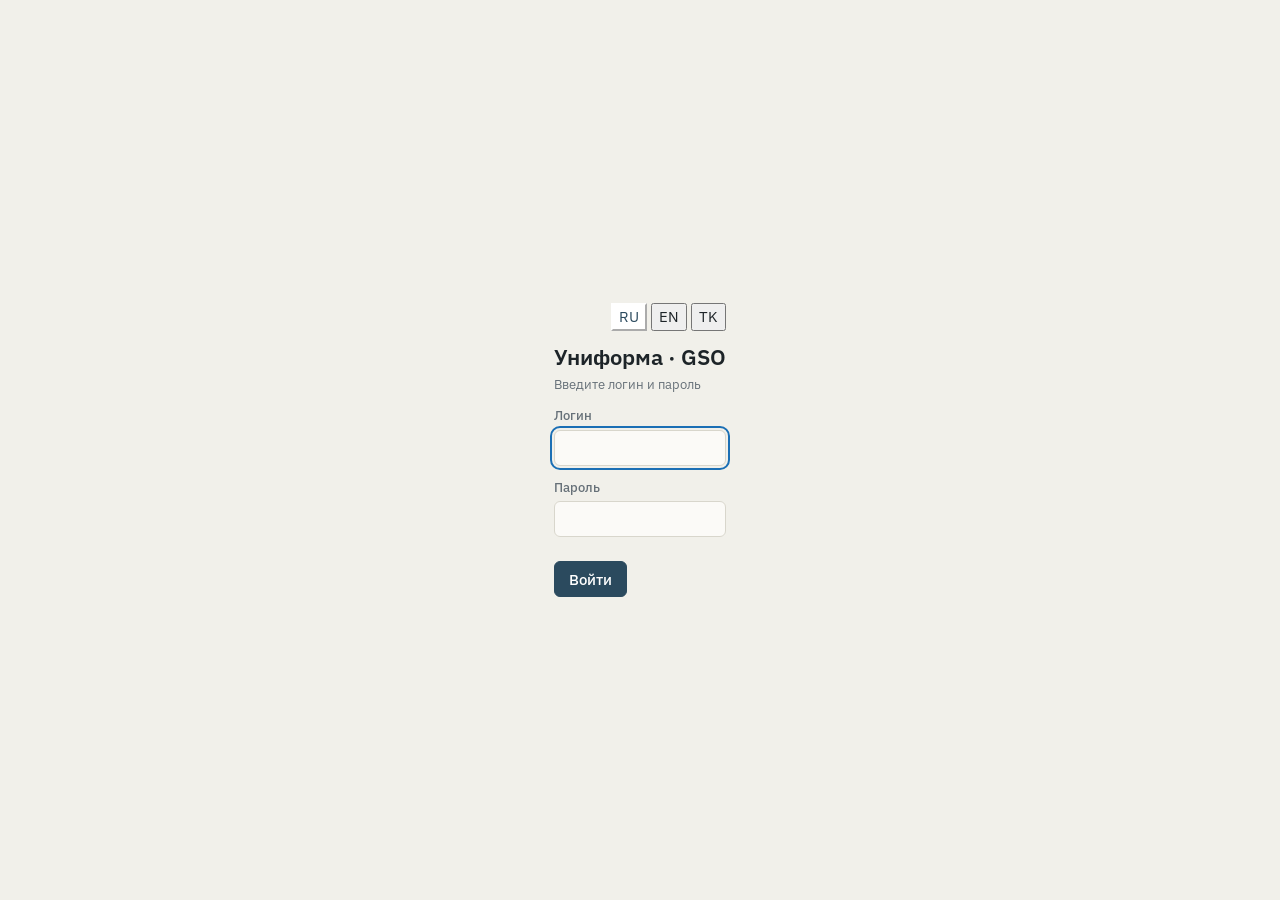
==== gso/index.html @ 6b72c62f "Add guard, admin and GSO apps with shared UI, i18n and design system Co-Authored-By: Claude Sonnet 5" ====
<!doctype html>
<html lang="ru">
<head>
  <meta charset="utf-8">
  <meta name="viewport" content="width=device-width, initial-scale=1, viewport-fit=cover">
  <meta name="robots" content="noindex">
  <title>Uniform · GSO</title>
  <link rel="stylesheet" href="../shared/fonts.css">
  <link rel="stylesheet" href="../shared/style.css">
</head>
<body>
  <div id="app"></div>
  <noscript>JavaScript is required.</noscript>
  <script src="../shared/vendor/supabase.js"></script>
  <script type="module" src="./app.js"></script>
</body>
</html>
---- shared/fonts.css ----
/* Local fonts: IBM Plex Sans (text) and IBM Plex Sans Condensed (numerals). Subsets cover Latin, Turkmen letters and Cyrillic. */
@font-face { font-family:'IBM Plex Sans'; font-style:normal; font-weight:400; font-display:swap; src:url(fonts/ibm-plex-sans-latin-400-normal.woff2) format('woff2'); unicode-range:U+0000-00FF,U+0131,U+0152-0153,U+02BB-02BC,U+02C6,U+02DA,U+02DC,U+0304,U+0308,U+0329,U+2000-206F,U+20AC,U+2122,U+2191,U+2193,U+2212,U+2215,U+FEFF,U+FFFD; }
@font-face { font-family:'IBM Plex Sans'; font-style:normal; font-weight:500; font-display:swap; src:url(fonts/ibm-plex-sans-latin-500-normal.woff2) format('woff2'); unicode-range:U+0000-00FF,U+0131,U+0152-0153,U+02BB-02BC,U+02C6,U+02DA,U+02DC,U+0304,U+0308,U+0329,U+2000-206F,U+20AC,U+2122,U+2191,U+2193,U+2212,U+2215,U+FEFF,U+FFFD; }
@font-face { font-family:'IBM Plex Sans'; font-style:normal; font-weight:600; font-display:swap; src:url(fonts/ibm-plex-sans-latin-600-normal.woff2) format('woff2'); unicode-range:U+0000-00FF,U+0131,U+0152-0153,U+02BB-02BC,U+02C6,U+02DA,U+02DC,U+0304,U+0308,U+0329,U+2000-206F,U+20AC,U+2122,U+2191,U+2193,U+2212,U+2215,U+FEFF,U+FFFD; }
@font-face { font-family:'IBM Plex Sans'; font-style:normal; font-weight:400; font-display:swap; src:url(fonts/ibm-plex-sans-latin-ext-400-normal.woff2) format('woff2'); unicode-range:U+0100-02BA,U+02BD-02C5,U+02C7-02CC,U+02CE-02D7,U+02DD-02FF,U+0304,U+0308,U+0329,U+1D00-1DBF,U+1E00-1E9F,U+1EF2-1EFF,U+2020,U+20A0-20AB,U+20AD-20C0,U+2113,U+2C60-2C7F,U+A720-A7FF; }
@font-face { font-family:'IBM Plex Sans'; font-style:normal; font-weight:500; font-display:swap; src:url(fonts/ibm-plex-sans-latin-ext-500-normal.woff2) format('woff2'); unicode-range:U+0100-02BA,U+02BD-02C5,U+02C7-02CC,U+02CE-02D7,U+02DD-02FF,U+0304,U+0308,U+0329,U+1D00-1DBF,U+1E00-1E9F,U+1EF2-1EFF,U+2020,U+20A0-20AB,U+20AD-20C0,U+2113,U+2C60-2C7F,U+A720-A7FF; }
@font-face { font-family:'IBM Plex Sans'; font-style:normal; font-weight:600; font-display:swap; src:url(fonts/ibm-plex-sans-latin-ext-600-normal.woff2) format('woff2'); unicode-range:U+0100-02BA,U+02BD-02C5,U+02C7-02CC,U+02CE-02D7,U+02DD-02FF,U+0304,U+0308,U+0329,U+1D00-1DBF,U+1E00-1E9F,U+1EF2-1EFF,U+2020,U+20A0-20AB,U+20AD-20C0,U+2113,U+2C60-2C7F,U+A720-A7FF; }
@font-face { font-family:'IBM Plex Sans'; font-style:normal; font-weight:400; font-display:swap; src:url(fonts/ibm-plex-sans-cyrillic-400-normal.woff2) format('woff2'); unicode-range:U+0301,U+0400-045F,U+0490-0491,U+04B0-04B1,U+2116; }
@font-face { font-family:'IBM Plex Sans'; font-style:normal; font-weight:500; font-display:swap; src:url(fonts/ibm-plex-sans-cyrillic-500-normal.woff2) format('woff2'); unicode-range:U+0301,U+0400-045F,U+0490-0491,U+04B0-04B1,U+2116; }
@font-face { font-family:'IBM Plex Sans'; font-style:normal; font-weight:600; font-display:swap; src:url(fonts/ibm-plex-sans-cyrillic-600-normal.woff2) format('woff2'); unicode-range:U+0301,U+0400-045F,U+0490-0491,U+04B0-04B1,U+2116; }
@font-face { font-family:'IBM Plex Sans'; font-style:normal; font-weight:400; font-display:swap; src:url(fonts/ibm-plex-sans-cyrillic-ext-400-normal.woff2) format('woff2'); unicode-range:U+0460-052F,U+1C80-1C8A,U+20B4,U+2DE0-2DFF,U+A640-A69F,U+FE2E-FE2F; }
@font-face { font-family:'IBM Plex Sans'; font-style:normal; font-weight:500; font-display:swap; src:url(fonts/ibm-plex-sans-cyrillic-ext-500-normal.woff2) format('woff2'); unicode-range:U+0460-052F,U+1C80-1C8A,U+20B4,U+2DE0-2DFF,U+A640-A69F,U+FE2E-FE2F; }
@font-face { font-family:'IBM Plex Sans'; font-style:normal; font-weight:600; font-display:swap; src:url(fonts/ibm-plex-sans-cyrillic-ext-600-normal.woff2) format('woff2'); unicode-range:U+0460-052F,U+1C80-1C8A,U+20B4,U+2DE0-2DFF,U+A640-A69F,U+FE2E-FE2F; }
@font-face { font-family:'IBM Plex Sans Condensed'; font-style:normal; font-weight:600; font-display:swap; src:url(fonts/ibm-plex-sans-condensed-latin-600-normal.woff2) format('woff2'); unicode-range:U+0000-00FF,U+0131,U+0152-0153,U+02BB-02BC,U+02C6,U+02DA,U+02DC,U+0304,U+0308,U+0329,U+2000-206F,U+20AC,U+2122,U+2191,U+2193,U+2212,U+2215,U+FEFF,U+FFFD; }
@font-face { font-family:'IBM Plex Sans Condensed'; font-style:normal; font-weight:600; font-display:swap; src:url(fonts/ibm-plex-sans-condensed-latin-ext-600-normal.woff2) format('woff2'); unicode-range:U+0100-02BA,U+02BD-02C5,U+02C7-02CC,U+02CE-02D7,U+02DD-02FF,U+0304,U+0308,U+0329,U+1D00-1DBF,U+1E00-1E9F,U+1EF2-1EFF,U+2020,U+20A0-20AB,U+20AD-20C0,U+2113,U+2C60-2C7F,U+A720-A7FF; }
---- shared/style.css ----
@import url('fonts.css');

:root {
  --paper: #f1f0ea;
  --card: #fbfaf7;
  --ink: #1d2428;
  --muted: #667078;
  --rule: #d8d6cc;
  --rule-soft: #e6e4db;
  --primary: #2b4a5e;
  --primary-ink: #ffffff;
  --primary-soft: #dfe7ec;
  --focus: #1b6fb5;

  --green: #3e8e5e;
  --yellow: #d9a826;
  --rust: #b4532a;
  --red: #b42318;
  --green-soft: #e1f0e6;
  --yellow-soft: #f8edc9;
  --rust-soft: #f4e0d5;
  --red-soft: #f6dcd9;

  --radius: 6px;
  --font: 'IBM Plex Sans', system-ui, -apple-system, 'Segoe UI', Roboto, 'Helvetica Neue', Arial, sans-serif;
  --font-num: 'IBM Plex Sans Condensed', 'IBM Plex Sans', system-ui, sans-serif;
  color-scheme: light dark;
}
@media (prefers-color-scheme: dark) {
  :root {
    --paper: #14191c;
    --card: #1b2125;
    --ink: #e8e6df;
    --muted: #97a1a8;
    --rule: #323b40;
    --rule-soft: #272f33;
    --primary: #7fa6bf;
    --primary-ink: #10171b;
    --primary-soft: #23333d;
    --focus: #6cb2ee;
    --green: #5bb27a;
    --yellow: #e2b640;
    --rust: #d2764a;
    --red: #e06a5f;
    --green-soft: #1d3326;
    --yellow-soft: #392f12;
    --rust-soft: #3a261b;
    --red-soft: #3c1f1c;
  }
}

* { box-sizing: border-box; }
html { -webkit-text-size-adjust: 100%; }
body {
  margin: 0; background: var(--paper); color: var(--ink);
  font: 400 15px/1.5 var(--font);
}
h1, h2, h3 { font-weight: 600; line-height: 1.25; margin: 0; }
h1 { font-size: 22px; }
h2 { font-size: 17px; }
h3 { font-size: 15px; }
p { margin: 0; }
a { color: var(--primary); }
button, input, select, textarea { font: inherit; color: inherit; }
:focus-visible { outline: 2px solid var(--focus); outline-offset: 2px; }
.num { font-family: var(--font-num); font-weight: 600; font-variant-numeric: tabular-nums; letter-spacing: 0.01em; }
.muted { color: var(--muted); }
.small { font-size: 13px; }
.right { text-align: right; }
.nowrap { white-space: nowrap; }
.hidden { display: none !important; }
.stack > * + * { margin-top: 12px; }
.stack-lg > * + * { margin-top: 24px; }
.row { display: flex; gap: 12px; align-items: center; flex-wrap: wrap; }
.spread { display: flex; gap: 12px; align-items: center; justify-content: space-between; flex-wrap: wrap; }
.grow { flex: 1 1 0; min-width: 0; }

/* ---------- shell ---------- */
.topbar {
  position: sticky; top: 0; z-index: 20;
  display: flex; align-items: center; gap: 16px;
  padding: 10px 20px; background: var(--primary); color: var(--primary-ink);
}
.topbar .brand { font-weight: 600; font-size: 16px; margin-right: auto; }
.topbar .who { font-size: 13px; opacity: .9; }
.topbar button {
  background: transparent; color: inherit; border: 1px solid color-mix(in srgb, currentColor 40%, transparent);
  border-radius: var(--radius); padding: 4px 10px; cursor: pointer; font-size: 13px;
}
.topbar button:hover { background: color-mix(in srgb, currentColor 14%, transparent); }
.langs { display: flex; gap: 4px; }
.langs button[aria-pressed="true"] { background: var(--primary-ink); color: var(--primary); border-color: var(--primary-ink); }

.shell { display: grid; grid-template-columns: 220px minmax(0, 1fr); min-height: calc(100vh - 49px); }
.nav {
  padding: 16px 12px; border-right: 1px solid var(--rule); background: var(--card);
  display: flex; flex-direction: column; gap: 2px;
}
.nav a {
  display: flex; justify-content: space-between; align-items: center; gap: 8px;
  padding: 8px 12px; border-radius: var(--radius); color: var(--ink); text-decoration: none;
}
.nav a:hover { background: var(--primary-soft); }
.nav a[aria-current="page"] { background: var(--primary); color: var(--primary-ink); font-weight: 500; }
.badge {
  min-width: 22px; padding: 0 6px; border-radius: 11px; text-align: center; font-size: 12px; line-height: 20px;
  background: var(--rust); color: #fff; font-family: var(--font-num); font-weight: 600;
}
.main { padding: 24px 28px 64px; max-width: 1180px; width: 100%; }
.page-head { display: flex; justify-content: space-between; align-items: flex-end; gap: 16px; flex-wrap: wrap; margin-bottom: 20px; }
.page-head .sub { color: var(--muted); font-size: 13px; margin-top: 2px; }
.section { margin-top: 28px; }
.section > .head { display: flex; justify-content: space-between; align-items: baseline; gap: 12px; margin-bottom: 8px; flex-wrap: wrap; }

@media (max-width: 880px) {
  .shell { grid-template-columns: 1fr; }
  .nav { flex-direction: row; overflow-x: auto; border-right: 0; border-bottom: 1px solid var(--rule); padding: 8px 12px; position: sticky; top: 49px; z-index: 15; scrollbar-width: none; }
  .nav a { white-space: nowrap; }
  .main { padding: 16px 16px 56px; }
  .topbar { padding: 10px 16px; gap: 10px; }
  .topbar .who { display: none; }
}

/* ---------- controls ---------- */
.btn {
  display: inline-flex; align-items: center; justify-content: center; gap: 6px;
  padding: 7px 14px; border-radius: var(--radius); border: 1px solid var(--rule); background: var(--card);
  cursor: pointer; font-weight: 500; line-height: 1.3; min-height: 36px;
}
.btn:hover { border-color: var(--muted); }
.btn.primary { background: var(--primary); color: var(--primary-ink); border-color: var(--primary); }
.btn.primary:hover { filter: brightness(1.08); }
.btn.danger { color: var(--red); border-color: color-mix(in srgb, var(--red) 55%, var(--rule)); }
.btn.danger.solid { background: var(--red); color: #fff; border-color: var(--red); }
.btn.ghost { background: transparent; border-color: transparent; color: var(--primary); }
.btn.ghost:hover { background: var(--primary-soft); }
.btn.sm { padding: 3px 10px; min-height: 28px; font-size: 13px; }
.btn[disabled] { opacity: .5; cursor: not-allowed; filter: none; }

label.field { display: flex; flex-direction: column; gap: 4px; font-size: 13px; color: var(--muted); }
label.field > span:first-child { font-weight: 500; }
input[type=text], input[type=password], input[type=number], input[type=date], input[type=datetime-local], input[type=search], input[type=email], select, textarea {
  width: 100%; padding: 7px 10px; border: 1px solid var(--rule); border-radius: var(--radius);
  background: var(--card); color: var(--ink); min-height: 36px;
}
textarea { min-height: 80px; resize: vertical; }
input[type=checkbox] { width: 18px; height: 18px; accent-color: var(--primary); }
select { appearance: auto; }
.inline-check { display: flex; align-items: center; gap: 8px; color: var(--ink); font-size: 14px; }
.grid2 { display: grid; grid-template-columns: 1fr 1fr; gap: 12px; }
.grid3 { display: grid; grid-template-columns: repeat(3, 1fr); gap: 12px; }
@media (max-width: 640px) { .grid2, .grid3 { grid-template-columns: 1fr; } }
.error-text { color: var(--red); font-size: 13px; }

.tabs { display: flex; gap: 2px; border-bottom: 1px solid var(--rule); margin-bottom: 16px; overflow-x: auto; }
.tabs button {
  background: none; border: 0; padding: 8px 14px; cursor: pointer; color: var(--muted);
  border-bottom: 2px solid transparent; margin-bottom: -1px; white-space: nowrap; font-weight: 500;
}
.tabs button[aria-selected="true"] { color: var(--ink); border-bottom-color: var(--primary); }

/* ---------- ledger tables ---------- */
.scroll { overflow-x: auto; }
table.ledger { width: 100%; border-collapse: collapse; }
.ledger th {
  text-align: left; font-weight: 500; font-size: 13px; color: var(--muted);
  padding: 6px 12px 6px 0; border-bottom: 1px solid var(--ink);
}
.ledger td { padding: 9px 12px 9px 0; border-bottom: 1px solid var(--rule-soft); vertical-align: top; }
.ledger tr.click { cursor: pointer; }
.ledger tr.click:hover td { background: color-mix(in srgb, var(--primary-soft) 55%, transparent); }
.ledger td.r, .ledger th.r { text-align: right; padding-right: 0; }
.ledger tr.sub td { color: var(--muted); font-size: 13px; padding-top: 4px; padding-bottom: 4px; }
.ledger tr.total td { border-top: 1px solid var(--ink); border-bottom: 0; font-weight: 600; }

/* ---------- chips, banners ---------- */
.chip {
  display: inline-block; padding: 1px 8px; border-radius: 10px; font-size: 12px; font-weight: 500; line-height: 20px;
  background: var(--rule-soft); color: var(--ink); white-space: nowrap;
}
.chip.ok { background: var(--green-soft); color: var(--green); }
.chip.warn { background: var(--yellow-soft); color: color-mix(in srgb, var(--yellow) 70%, var(--ink)); }
.chip.rust { background: var(--rust-soft); color: var(--rust); }
.chip.bad { background: var(--red-soft); color: var(--red); }
.chip.info { background: var(--primary-soft); color: var(--primary); }

.banner { padding: 10px 14px; border-radius: var(--radius); border-left: 4px solid var(--primary); background: var(--primary-soft); }
.banner.warn { border-left-color: var(--yellow); background: var(--yellow-soft); }
.banner.rust { border-left-color: var(--rust); background: var(--rust-soft); }
.banner.bad { border-left-color: var(--red); background: var(--red-soft); }
.empty { padding: 28px 8px; color: var(--muted); text-align: center; }

/* ---------- guard tag (hang tag with the budget bar) ---------- */
.tag {
  position: relative; display: inline-flex; flex-direction: column; gap: 2px; text-align: left;
  min-width: 132px; padding: 14px 14px 10px 36px; border: 1px solid var(--ink); border-radius: 8px;
  background: var(--card); color: var(--ink); cursor: default;
}
.tag::before {
  content: ''; position: absolute; left: 12px; top: 50%; transform: translateY(-50%);
  width: 12px; height: 12px; border-radius: 50%; border: 1.5px solid var(--ink); background: var(--paper);
}
.tag .tag-no { font-family: var(--font-num); font-weight: 600; font-size: 30px; line-height: 1; }
.tag .tag-name { font-size: 12px; color: var(--muted); white-space: nowrap; overflow: hidden; text-overflow: ellipsis; max-width: 150px; }
.tag .tag-bar { margin-top: 6px; }
.tag.off { opacity: .55; border-style: dashed; }
a.tag { text-decoration: none; cursor: pointer; }
a.tag:hover { background: var(--primary-soft); }
.tag.sm { min-width: 0; padding: 4px 10px 4px 26px; border-radius: 6px; flex-direction: row; align-items: baseline; gap: 6px; }
.tag.sm::before { left: 9px; width: 8px; height: 8px; }
.tag.sm .tag-no { font-size: 18px; }
.tag.lg { padding: 18px 22px 14px 48px; min-width: 240px; }
.tag.lg::before { left: 18px; width: 14px; height: 14px; }
.tag.lg .tag-no { font-size: 52px; }
.tag.lg .tag-name { font-size: 15px; max-width: 280px; }
.tag-grid { display: grid; grid-template-columns: repeat(auto-fill, minmax(160px, 1fr)); gap: 12px; }
.tag-grid .tag { width: 100%; }

/* ---------- budget bar ---------- */
.bar { position: relative; height: 10px; border-radius: 5px; background: var(--rule-soft); overflow: hidden; min-width: 80px; }
.bar > i { position: absolute; left: 0; top: 0; bottom: 0; display: block; }
.bar > i.after { background-image: repeating-linear-gradient(45deg, transparent 0 4px, rgb(255 255 255 / .45) 4px 7px); }
.bar > b { position: absolute; top: 0; bottom: 0; width: 1px; background: var(--paper); opacity: .9; }
.bar.big { height: 18px; border-radius: 9px; }
.c-green { background: var(--green); } .c-yellow { background: var(--yellow); }
.c-rust { background: var(--rust); } .c-red { background: var(--red); }
.t-green { color: var(--green); } .t-yellow { color: color-mix(in srgb, var(--yellow) 75%, var(--ink)); }
.t-rust { color: var(--rust); } .t-red { color: var(--red); }
.meter-line { display: flex; justify-content: space-between; gap: 12px; align-items: baseline; margin-bottom: 6px; flex-wrap: wrap; }
.meter-line .big { font-family: var(--font-num); font-weight: 600; font-size: 26px; line-height: 1.1; }

/* ---------- facts strip ---------- */
.facts { display: grid; grid-template-columns: repeat(auto-fit, minmax(150px, 1fr)); gap: 0; margin-top: 14px; border-top: 1px solid var(--rule); }
.facts > div { padding: 10px 12px 10px 0; }
.facts dt { font-size: 12px; color: var(--muted); }
.facts dd { margin: 0; font-family: var(--font-num); font-weight: 600; font-size: 20px; }

/* ---------- modal & toast ---------- */
dialog.modal {
  border: 1px solid var(--ink); border-radius: 10px; padding: 0; background: var(--card); color: var(--ink);
  width: min(560px, calc(100vw - 24px)); max-height: calc(100vh - 32px); overflow: hidden;
}
dialog.modal.wide { width: min(920px, calc(100vw - 24px)); }
dialog.modal::backdrop { background: rgb(15 20 23 / .55); }
dialog.modal[open] { display: flex; flex-direction: column; }
.modal-head { padding: 16px 20px 12px; border-bottom: 1px solid var(--rule); display: flex; justify-content: space-between; gap: 12px; align-items: center; }
.modal-body { padding: 16px 20px; overflow-y: auto; }
.modal-foot { padding: 12px 20px; border-top: 1px solid var(--rule); display: flex; gap: 8px; justify-content: flex-end; flex-wrap: wrap; }
#toasts { position: fixed; right: 16px; bottom: 16px; z-index: 100; display: flex; flex-direction: column; gap: 8px; max-width: min(380px, calc(100vw - 32px)); }
.toast { padding: 10px 14px; border-radius: var(--radius); background: var(--ink); color: var(--paper); box-shadow: 0 4px 16px rgb(0 0 0 / .25); }
.toast.bad { background: var(--red); color: #fff; }
.toast.ok { background: var(--green); color: #fff; }
@media (prefers-reduced-motion: no-preference) {
  .toast { animation: toast-in .18s ease-out; }
  @keyframes toast-in { from { opacity: 0; transform: translateY(6px); } }
}

/* ---------- login ---------- */
.login-wrap { min-height: 100vh; display: grid; place-items: center; padding: 24px; }
.login { width: min(380px, 100%); }
.login .tag { margin-bottom: 20px; }
.login h1 { margin-bottom: 4px; }
.spinner { width: 22px; height: 22px; border-radius: 50%; border: 3px solid var(--rule); border-top-color: var(--primary); display: inline-block; }
@media (prefers-reduced-motion: no-preference) { .spinner { animation: spin .8s linear infinite; } @keyframes spin { to { transform: rotate(360deg); } } }
.loading { padding: 40px; text-align: center; color: var(--muted); }

@media print {
  .topbar, .nav, .btn, .no-print { display: none !important; }
  .shell { display: block; }
  body { background: #fff; color: #000; }
}

/* a right-aligned number column followed by another column needs breathing room */
.ledger td.r + td, .ledger th.r + th { padding-left: 16px; }
.meter-line + .bar.big { margin-bottom: 14px; }
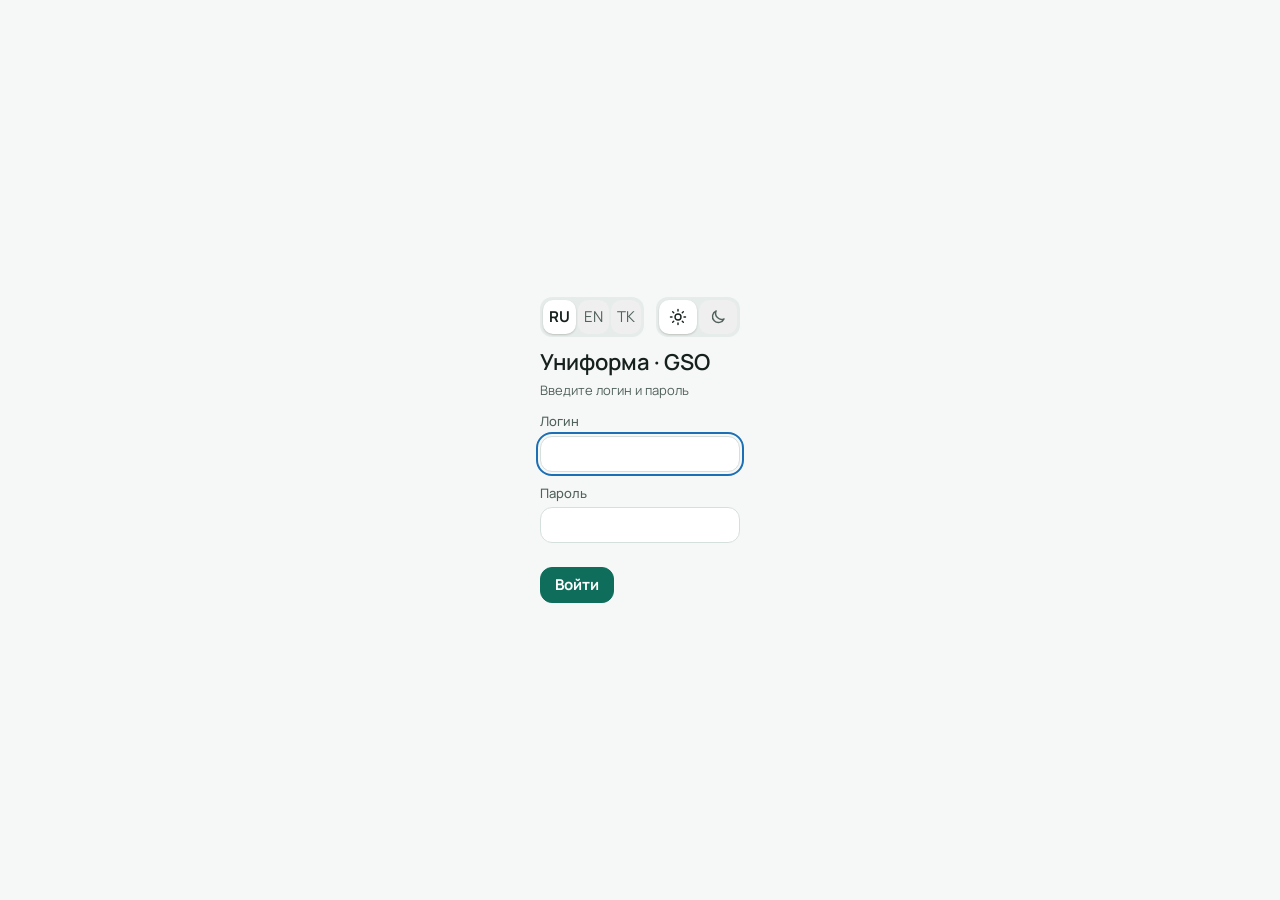
==== commit ee2f6675: "Shared skin for admin/GSO, icon light/dark switch in topbar (no Auto), Uniforma in Turkmen Co-Author" ====
--- a/gso/index.html
+++ b/gso/index.html
@@ -5,8 +5,11 @@
   <meta name="viewport" content="width=device-width, initial-scale=1, viewport-fit=cover">
   <meta name="robots" content="noindex">
   <title>Uniform · GSO</title>
+  <script>try{var v=localStorage.getItem("uniform.theme");if(v==="light"||v==="dark")document.documentElement.setAttribute("data-theme",v)}catch(e){}</script>
   <link rel="stylesheet" href="../shared/fonts.css">
+  <link rel="stylesheet" href="../shared/fonts-manrope.css">
   <link rel="stylesheet" href="../shared/style.css">
+  <link rel="stylesheet" href="../shared/skin.css">
 </head>
 <body>
   <div id="app"></div>
--- a/shared/fonts-manrope.css
+++ b/shared/fonts-manrope.css
@@ -0,0 +1,16 @@
+/* Manrope (guard app): Latin, Latin Extended (Turkmen letters), Cyrillic */
+@font-face { font-family:'Manrope'; font-style:normal; font-weight:400; font-display:swap; src:url(fonts/manrope-latin-400-normal.woff2) format('woff2'); unicode-range:U+0000-00FF,U+0131,U+0152-0153,U+02BB-02BC,U+02C6,U+02DA,U+02DC,U+0304,U+0308,U+0329,U+2000-206F,U+20AC,U+2122,U+2191,U+2193,U+2212,U+2215,U+FEFF,U+FFFD; }
+@font-face { font-family:'Manrope'; font-style:normal; font-weight:500; font-display:swap; src:url(fonts/manrope-latin-500-normal.woff2) format('woff2'); unicode-range:U+0000-00FF,U+0131,U+0152-0153,U+02BB-02BC,U+02C6,U+02DA,U+02DC,U+0304,U+0308,U+0329,U+2000-206F,U+20AC,U+2122,U+2191,U+2193,U+2212,U+2215,U+FEFF,U+FFFD; }
+@font-face { font-family:'Manrope'; font-style:normal; font-weight:600; font-display:swap; src:url(fonts/manrope-latin-600-normal.woff2) format('woff2'); unicode-range:U+0000-00FF,U+0131,U+0152-0153,U+02BB-02BC,U+02C6,U+02DA,U+02DC,U+0304,U+0308,U+0329,U+2000-206F,U+20AC,U+2122,U+2191,U+2193,U+2212,U+2215,U+FEFF,U+FFFD; }
+@font-face { font-family:'Manrope'; font-style:normal; font-weight:700; font-display:swap; src:url(fonts/manrope-latin-700-normal.woff2) format('woff2'); unicode-range:U+0000-00FF,U+0131,U+0152-0153,U+02BB-02BC,U+02C6,U+02DA,U+02DC,U+0304,U+0308,U+0329,U+2000-206F,U+20AC,U+2122,U+2191,U+2193,U+2212,U+2215,U+FEFF,U+FFFD; }
+@font-face { font-family:'Manrope'; font-style:normal; font-weight:800; font-display:swap; src:url(fonts/manrope-latin-800-normal.woff2) format('woff2'); unicode-range:U+0000-00FF,U+0131,U+0152-0153,U+02BB-02BC,U+02C6,U+02DA,U+02DC,U+0304,U+0308,U+0329,U+2000-206F,U+20AC,U+2122,U+2191,U+2193,U+2212,U+2215,U+FEFF,U+FFFD; }
+@font-face { font-family:'Manrope'; font-style:normal; font-weight:400; font-display:swap; src:url(fonts/manrope-latin-ext-400-normal.woff2) format('woff2'); unicode-range:U+0100-02BA,U+02BD-02C5,U+02C7-02CC,U+02CE-02D7,U+02DD-02FF,U+0304,U+0308,U+0329,U+1D00-1DBF,U+1E00-1E9F,U+1EF2-1EFF,U+2020,U+20A0-20AB,U+20AD-20C0,U+2113,U+2C60-2C7F,U+A720-A7FF; }
+@font-face { font-family:'Manrope'; font-style:normal; font-weight:500; font-display:swap; src:url(fonts/manrope-latin-ext-500-normal.woff2) format('woff2'); unicode-range:U+0100-02BA,U+02BD-02C5,U+02C7-02CC,U+02CE-02D7,U+02DD-02FF,U+0304,U+0308,U+0329,U+1D00-1DBF,U+1E00-1E9F,U+1EF2-1EFF,U+2020,U+20A0-20AB,U+20AD-20C0,U+2113,U+2C60-2C7F,U+A720-A7FF; }
+@font-face { font-family:'Manrope'; font-style:normal; font-weight:600; font-display:swap; src:url(fonts/manrope-latin-ext-600-normal.woff2) format('woff2'); unicode-range:U+0100-02BA,U+02BD-02C5,U+02C7-02CC,U+02CE-02D7,U+02DD-02FF,U+0304,U+0308,U+0329,U+1D00-1DBF,U+1E00-1E9F,U+1EF2-1EFF,U+2020,U+20A0-20AB,U+20AD-20C0,U+2113,U+2C60-2C7F,U+A720-A7FF; }
+@font-face { font-family:'Manrope'; font-style:normal; font-weight:700; font-display:swap; src:url(fonts/manrope-latin-ext-700-normal.woff2) format('woff2'); unicode-range:U+0100-02BA,U+02BD-02C5,U+02C7-02CC,U+02CE-02D7,U+02DD-02FF,U+0304,U+0308,U+0329,U+1D00-1DBF,U+1E00-1E9F,U+1EF2-1EFF,U+2020,U+20A0-20AB,U+20AD-20C0,U+2113,U+2C60-2C7F,U+A720-A7FF; }
+@font-face { font-family:'Manrope'; font-style:normal; font-weight:800; font-display:swap; src:url(fonts/manrope-latin-ext-800-normal.woff2) format('woff2'); unicode-range:U+0100-02BA,U+02BD-02C5,U+02C7-02CC,U+02CE-02D7,U+02DD-02FF,U+0304,U+0308,U+0329,U+1D00-1DBF,U+1E00-1E9F,U+1EF2-1EFF,U+2020,U+20A0-20AB,U+20AD-20C0,U+2113,U+2C60-2C7F,U+A720-A7FF; }
+@font-face { font-family:'Manrope'; font-style:normal; font-weight:400; font-display:swap; src:url(fonts/manrope-cyrillic-400-normal.woff2) format('woff2'); unicode-range:U+0301,U+0400-045F,U+0490-0491,U+04B0-04B1,U+2116; }
+@font-face { font-family:'Manrope'; font-style:normal; font-weight:500; font-display:swap; src:url(fonts/manrope-cyrillic-500-normal.woff2) format('woff2'); unicode-range:U+0301,U+0400-045F,U+0490-0491,U+04B0-04B1,U+2116; }
+@font-face { font-family:'Manrope'; font-style:normal; font-weight:600; font-display:swap; src:url(fonts/manrope-cyrillic-600-normal.woff2) format('woff2'); unicode-range:U+0301,U+0400-045F,U+0490-0491,U+04B0-04B1,U+2116; }
+@font-face { font-family:'Manrope'; font-style:normal; font-weight:700; font-display:swap; src:url(fonts/manrope-cyrillic-700-normal.woff2) format('woff2'); unicode-range:U+0301,U+0400-045F,U+0490-0491,U+04B0-04B1,U+2116; }
+@font-face { font-family:'Manrope'; font-style:normal; font-weight:800; font-display:swap; src:url(fonts/manrope-cyrillic-800-normal.woff2) format('woff2'); unicode-range:U+0301,U+0400-045F,U+0490-0491,U+04B0-04B1,U+2116; }
--- a/shared/style.css
+++ b/shared/style.css
@@ -70,7 +70,6 @@
 .nowrap { white-space: nowrap; }
 .hidden { display: none !important; }
 .stack > * + * { margin-top: 12px; }
-.stack-lg > * + * { margin-top: 24px; }
 .row { display: flex; gap: 12px; align-items: center; flex-wrap: wrap; }
 .spread { display: flex; gap: 12px; align-items: center; justify-content: space-between; flex-wrap: wrap; }
 .grow { flex: 1 1 0; min-width: 0; }
@@ -91,34 +90,82 @@
 .langs { display: flex; gap: 4px; }
 .langs button[aria-pressed="true"] { background: var(--primary-ink); color: var(--primary); border-color: var(--primary-ink); }
 
-.shell { display: grid; grid-template-columns: 220px minmax(0, 1fr); min-height: calc(100vh - 49px); }
+/* ---- layout grid: 8px rhythm. Desktop = fixed sidebar + centred content column; phone = bottom bar ---- */
+:root { --u: 8px; --topbar-h: 49px; --nav-w: 232px; }
+.shell { display: grid; grid-template-columns: var(--nav-w) minmax(0, 1fr); min-height: calc(100vh - var(--topbar-h)); align-items: start; }
 .nav {
+  position: sticky; top: var(--topbar-h); height: calc(100vh - var(--topbar-h)); overflow-y: auto;
   padding: 16px 12px; border-right: 1px solid var(--rule); background: var(--card);
   display: flex; flex-direction: column; gap: 2px;
 }
 .nav a {
-  display: flex; justify-content: space-between; align-items: center; gap: 8px;
-  padding: 8px 12px; border-radius: var(--radius); color: var(--ink); text-decoration: none;
-}
+  display: flex; align-items: center; gap: 12px; min-height: 40px;
+  padding: 0 12px; border-radius: var(--radius); color: var(--ink); text-decoration: none;
+}
+.nav a > .lbl { flex: 1 1 auto; min-width: 0; }
 .nav a:hover { background: var(--primary-soft); }
 .nav a[aria-current="page"] { background: var(--primary); color: var(--primary-ink); font-weight: 500; }
+.nav .ico { width: 20px; height: 20px; flex: none; display: inline-flex; }
+.nav .ico svg { width: 20px; height: 20px; fill: none; stroke: currentColor; stroke-width: 1.7; stroke-linecap: round; stroke-linejoin: round; }
+.nav .sep { height: 1px; background: var(--rule); margin: 10px 12px; }
+.nav .more-btn, .nav .sheet { display: none; }
 .badge {
   min-width: 22px; padding: 0 6px; border-radius: 11px; text-align: center; font-size: 12px; line-height: 20px;
   background: var(--rust); color: #fff; font-family: var(--font-num); font-weight: 600;
 }
-.main { padding: 24px 28px 64px; max-width: 1180px; width: 100%; }
-.page-head { display: flex; justify-content: space-between; align-items: flex-end; gap: 16px; flex-wrap: wrap; margin-bottom: 20px; }
-.page-head .sub { color: var(--muted); font-size: 13px; margin-top: 2px; }
-.section { margin-top: 28px; }
-.section > .head { display: flex; justify-content: space-between; align-items: baseline; gap: 12px; margin-bottom: 8px; flex-wrap: wrap; }
-
-@media (max-width: 880px) {
-  .shell { grid-template-columns: 1fr; }
-  .nav { flex-direction: row; overflow-x: auto; border-right: 0; border-bottom: 1px solid var(--rule); padding: 8px 12px; position: sticky; top: 49px; z-index: 15; scrollbar-width: none; }
-  .nav a { white-space: nowrap; }
-  .main { padding: 16px 16px 56px; }
-  .topbar { padding: 10px 16px; gap: 10px; }
+.main { padding: 32px 40px 72px; max-width: 1240px; width: 100%; margin: 0 auto; }
+.page-head { display: flex; justify-content: space-between; align-items: flex-end; gap: 16px; flex-wrap: wrap; margin-bottom: 24px; }
+.page-head h1 { font-size: 24px; }
+.page-head .sub { color: var(--muted); font-size: 14px; margin-top: 4px; }
+.stack-lg > * + * { margin-top: 24px; }
+/* every block of a page is a panel on the same grid: 24px inside, 24px between */
+.section { margin-top: 24px; padding: 20px 24px 24px; background: var(--card); border: 1px solid var(--rule); border-radius: 10px; }
+.section > .head { display: flex; justify-content: space-between; align-items: center; gap: 12px; margin-bottom: 16px; flex-wrap: wrap; }
+.section > .head h2 { font-size: 16px; }
+.section .section { margin-top: 16px; padding: 0; border: 0; background: none; border-radius: 0; }
+.banner + .banner, .banner + .section, .section + .banner { margin-top: 12px; }
+
+@media (max-width: 719px) {
+  :root { --topbar-h: 53px; }
+  body { font-size: 16px; }
+  .topbar { padding: 8px 16px; gap: 8px; }
+  .topbar .brand { min-width: 0; overflow: hidden; text-overflow: ellipsis; white-space: nowrap; font-size: 15px; }
+  .langs { gap: 3px; flex: none; }
+  .topbar button { padding: 4px 9px; }
   .topbar .who { display: none; }
+  .topbar button { min-height: 36px; padding: 4px 12px; }
+  .shell { display: block; }
+  .main { padding: 16px 16px calc(96px + env(safe-area-inset-bottom)); }
+  .page-head { margin-bottom: 16px; }
+  .page-head h1 { font-size: 22px; }
+  .section { margin-top: 16px; padding: 16px; border-radius: 12px; }
+  /* bottom bar: equal columns, 4 main places + "more" */
+  .nav {
+    position: fixed; left: 0; right: 0; bottom: 0; top: auto; height: auto; z-index: 30;
+    display: grid; grid-auto-flow: column; grid-auto-columns: minmax(0, 1fr); gap: 0;
+    padding: 0 0 env(safe-area-inset-bottom); border-right: 0; border-top: 1px solid var(--rule); overflow: visible;
+  }
+  .nav a, .nav .more-btn {
+    display: flex; flex-direction: column; align-items: center; justify-content: center; gap: 3px;
+    min-height: 60px; padding: 8px 0 7px; border-radius: 0; font-size: 10.5px; letter-spacing: -0.01em; line-height: 1.15; text-align: center;
+    color: var(--muted); position: relative; background: none; border: 0; cursor: pointer;
+  }
+  .nav a > .lbl, .nav .more-btn > .lbl { flex: none; max-width: 100%; overflow: hidden; text-overflow: ellipsis; white-space: nowrap; }
+  .nav a:hover { background: none; }
+  .nav a[aria-current="page"], .nav .more-btn[aria-current="page"] { background: none; color: var(--primary); font-weight: 600; box-shadow: inset 0 3px 0 var(--primary); }
+  .nav a.sec, .nav .sep { display: none; }
+  .nav .more-btn { display: flex; }
+  .nav .badge { position: absolute; top: 4px; left: 50%; margin-left: 8px; line-height: 18px; min-width: 18px; font-size: 11px; }
+  .nav .sheet {
+    position: absolute; left: 12px; right: 12px; bottom: calc(100% + 8px); padding: 8px;
+    display: none; grid-template-columns: 1fr 1fr; gap: 4px; background: var(--card);
+    border: 1px solid var(--ink); border-radius: 12px; box-shadow: 0 8px 28px rgb(0 0 0 / .25);
+  }
+  .nav[data-open] .sheet { display: grid; }
+  .nav .sheet a { flex-direction: row; justify-content: flex-start; gap: 10px; min-height: 52px; padding: 0 12px; font-size: 14.5px; color: var(--ink); border-radius: 8px; }
+  .nav .sheet a.sec { display: flex; }
+  .nav .sheet a[aria-current="page"] { background: var(--primary-soft); box-shadow: none; color: var(--primary); }
+  .nav .sheet a > .lbl { overflow: visible; white-space: normal; text-align: left; }
 }
 
 /* ---------- controls ---------- */
@@ -164,9 +211,12 @@
 table.ledger { width: 100%; border-collapse: collapse; }
 .ledger th {
   text-align: left; font-weight: 500; font-size: 13px; color: var(--muted);
-  padding: 6px 12px 6px 0; border-bottom: 1px solid var(--ink);
-}
-.ledger td { padding: 9px 12px 9px 0; border-bottom: 1px solid var(--rule-soft); vertical-align: top; }
+  padding: 8px 16px 8px 0; border-bottom: 1px solid var(--ink); white-space: nowrap;
+}
+.ledger td { padding: 12px 16px 12px 0; border-bottom: 1px solid var(--rule-soft); vertical-align: top; }
+.ledger th:last-child, .ledger td:last-child { padding-right: 0; }
+.ledger td > .v { display: contents; }
+.ph-only { display: none; }
 .ledger tr.click { cursor: pointer; }
 .ledger tr.click:hover td { background: color-mix(in srgb, var(--primary-soft) 55%, transparent); }
 .ledger td.r, .ledger th.r { text-align: right; padding-right: 0; }
@@ -272,4 +322,70 @@
 
 /* a right-aligned number column followed by another column needs breathing room */
 .ledger td.r + td, .ledger th.r + th { padding-left: 16px; }
+.ledger th.r + th:last-child, .ledger td.r + td:last-child { padding-left: 16px; }
 .meter-line + .bar.big { margin-bottom: 14px; }
+
+/* ---------- phone: tables turn into cards, dialogs into bottom sheets, bigger touch targets ---------- */
+@media (max-width: 719px) {
+  .scroll { overflow: visible; }
+  .scroll:has(> .ledger.keep) { overflow-x: auto; }
+  .ledger.keep th, .ledger.keep td { padding-right: 10px; font-size: 13px; }
+  .ledger.keep th { white-space: normal; font-size: 12px; vertical-align: bottom; }
+  .ledger.keep th:last-child, .ledger.keep td:last-child { padding-right: 0; }
+  .ledger.yr th:nth-child(3), .ledger.yr td:nth-child(3), .ledger.yr th:nth-child(4), .ledger.yr td:nth-child(4), .ledger.yr th:nth-child(6), .ledger.yr td:nth-child(6),
+  .ledger.gy th:nth-child(6), .ledger.gy td:nth-child(6) { display: none; }
+  .ledger:not(.keep), .ledger:not(.keep) tbody, .ledger:not(.keep) tr, .ledger:not(.keep) td { display: block; width: 100%; }
+  .ledger:not(.keep) thead { display: none; }
+  .ledger:not(.keep) tr { margin-bottom: 10px; padding: 2px 14px; border: 1px solid var(--rule); border-radius: 10px; background: var(--paper); }
+  .ledger:not(.keep) tr:last-child { margin-bottom: 0; }
+  .ledger:not(.keep) td, .ledger:not(.keep) td.r, .ledger:not(.keep) td:last-child, .ledger:not(.keep) td.r + td, .ledger:not(.keep) td.r + td:last-child {
+    display: flex; justify-content: space-between; align-items: baseline; gap: 16px; text-align: right;
+    padding: 10px 0; border-bottom: 1px solid var(--rule-soft);
+  }
+  .ledger:not(.keep) td:last-child { border-bottom: 0; }
+  .ledger:not(.keep) td > .v { display: block; min-width: 0; overflow-wrap: anywhere; }
+  .ledger:not(.keep) td[data-label]::before { content: attr(data-label); flex: 0 0 36%; text-align: left; color: var(--muted); font-size: 13px; font-weight: 400; font-family: var(--font); }
+  .ledger:not(.keep) td:not([data-label]) { justify-content: flex-start; text-align: left; }
+  .ledger:not(.keep) td:empty { display: none; }
+  .ledger:not(.keep) td[colspan] { display: block; text-align: left; }
+  .ledger:not(.keep) tr.total, .ledger:not(.keep) tr.sub { background: none; }
+  .ledger:not(.keep) tr.sub td { font-size: inherit; }
+  .ledger:not(.keep) tr.grp { display: none; }
+  .ph-only { display: inline; font-weight: 600; }
+  .ledger:not(.keep) tr.click:active { background: var(--primary-soft); }
+  .ledger:not(.keep) tr.click { cursor: pointer; }
+
+  dialog.modal, dialog.modal.wide {
+    width: 100vw; max-width: 100vw; margin: auto 0 0; max-height: 92vh; border-radius: 16px 16px 0 0; border-width: 1px 0 0;
+  }
+  .modal-head { padding: 16px; }
+  .modal-body { padding: 16px; }
+  .modal-foot { padding: 12px 16px calc(12px + env(safe-area-inset-bottom)); display: grid; grid-auto-flow: column; grid-auto-columns: 1fr; }
+  .btn { min-height: 44px; }
+  .btn.sm { min-height: 36px; }
+  input[type=text], input[type=password], input[type=number], input[type=date], input[type=datetime-local], input[type=search], input[type=email], select, textarea { font-size: 16px; min-height: 44px; }
+  .tabs { margin-left: -16px; margin-right: -16px; padding: 0 16px; }
+  .tabs button { padding: 10px 14px; }
+  .facts { grid-template-columns: 1fr 1fr; }
+  input[type=search] { flex: 1 1 100%; }
+  .tag-grid { grid-template-columns: repeat(2, 1fr); gap: 10px; }
+  .tag { min-width: 0; }
+  .tag.lg { min-width: 0; width: 100%; }
+  .tag.lg .tag-no { font-size: 44px; }
+  #toasts { left: 12px; right: 12px; bottom: calc(76px + env(safe-area-inset-bottom)); max-width: none; }
+  .page-head > .row, .spread > .row { width: 100%; }
+  .page-head > .row > .btn, .spread > .row > .btn { flex: 1 1 140px; }
+}
+
+/* ---------- item page: segmented switch and price chart ---------- */
+.seg { display: inline-flex; border: 1px solid var(--rule); border-radius: var(--radius); overflow: hidden; background: var(--card); }
+.seg button { border: 0; background: none; padding: 6px 12px; min-height: 36px; cursor: pointer; color: var(--muted); font-size: 13px; }
+.seg button + button { border-left: 1px solid var(--rule); }
+.seg button[aria-pressed="true"] { background: var(--primary); color: var(--primary-ink); }
+.chart-box { margin-top: 24px; max-width: 760px; }
+.chart { width: 100%; height: auto; display: block; }
+.chart .grid { stroke: var(--rule-soft); stroke-width: 1; }
+.chart .axis { fill: var(--muted); font-size: 11px; font-family: var(--font-num); }
+.chart .line { fill: none; stroke: var(--primary); stroke-width: 2; stroke-linejoin: round; }
+.chart .dot { fill: var(--card); stroke: var(--primary); stroke-width: 2; }
+@media (max-width: 719px) { .seg { width: 100%; } .seg button { flex: 1; } }
--- a/shared/skin.css
+++ b/shared/skin.css
@@ -0,0 +1,93 @@
+/* Shared skin for all three apps (design C): palette, light/dark theme, shapes.
+   Theme follows the phone until a person picks one (html[data-theme]). Loaded after style.css. */
+:root, :root[data-theme="light"] {
+  --font: 'Manrope', 'IBM Plex Sans', system-ui, -apple-system, 'Segoe UI', Roboto, Arial, sans-serif;
+  --font-num: 'Manrope', 'IBM Plex Sans Condensed', system-ui, sans-serif;
+  --radius: 12px;
+  --paper: #f6f8f7; --card: #ffffff; --ink: #16211e; --muted: #51615b;
+  --rule: #d5dfdb; --rule-soft: #e3eae7;
+  --primary: #0f6e5b; --primary-ink: #ffffff; --primary-soft: #e3f3ec; --primary-soft-ink: #0b5646; --focus: #1b6fb5;
+  --green: #1f7a53; --green-soft: #e3f3ec; --yellow: #b7791f; --rust: #b4532a; --red: #b42318;
+  --yellow-soft: #f8edc9; --rust-soft: #f4e0d5; --red-soft: #f6dcd9;
+  --seg-bg: #e6ece9; --seg-on: #ffffff; --pill: rgba(255, 255, 255, .78); --pill-ink: #3a4a44;
+  --winter: rgba(60, 120, 200, .13); --summer: rgba(214, 170, 90, .20); --equip: rgba(110, 120, 125, .15); --sport: rgba(120, 190, 60, .18);
+  --d-winter: #3c78c8; --d-summer: #c8962f; --d-equip: #6e787d; --d-sport: #5da125;
+  color-scheme: light;
+}
+@media (prefers-color-scheme: dark) {
+  :root:not([data-theme="light"]) {
+    --paper: #0e1513; --card: #17201d; --ink: #e6efec; --muted: #9db0a9; --rule: #2c3b36; --rule-soft: #26332f;
+    --primary: #3fbf9f; --primary-ink: #06251d; --primary-soft: rgba(63, 191, 159, .16); --primary-soft-ink: #7fe0c4; --focus: #6cb2ee;
+    --green: #5bc08a; --green-soft: rgba(63, 191, 159, .16);
+    --seg-bg: #1d2a26; --seg-on: #2e413b; --pill: rgba(255, 255, 255, .09); --pill-ink: #c7d6d0;
+    --winter: rgba(80, 140, 220, .17); --summer: rgba(220, 180, 100, .15); --equip: rgba(150, 160, 165, .13); --sport: rgba(140, 210, 80, .14);
+    --d-winter: #6da4ea; --d-summer: #dfb560; --d-equip: #9aa5aa; --d-sport: #8fd04f;
+    --yellow: #e2b640; --rust: #d2764a; --red: #e06a5f; --yellow-soft: rgba(232, 163, 61, .2); --rust-soft: rgba(210, 118, 74, .2); --red-soft: rgba(224, 106, 95, .2);
+    color-scheme: dark;
+  }
+}
+:root[data-theme="dark"] {
+  --paper: #0e1513; --card: #17201d; --ink: #e6efec; --muted: #9db0a9; --rule: #2c3b36; --rule-soft: #26332f;
+  --primary: #3fbf9f; --primary-ink: #06251d; --primary-soft: rgba(63, 191, 159, .16); --primary-soft-ink: #7fe0c4; --focus: #6cb2ee;
+  --green: #5bc08a; --green-soft: rgba(63, 191, 159, .16);
+  --seg-bg: #1d2a26; --seg-on: #2e413b; --pill: rgba(255, 255, 255, .09); --pill-ink: #c7d6d0;
+  --winter: rgba(80, 140, 220, .17); --summer: rgba(220, 180, 100, .15); --equip: rgba(150, 160, 165, .13); --sport: rgba(140, 210, 80, .14);
+  --d-winter: #6da4ea; --d-summer: #dfb560; --d-equip: #9aa5aa; --d-sport: #8fd04f;
+  --yellow: #e2b640; --rust: #d2764a; --red: #e06a5f; --yellow-soft: rgba(232, 163, 61, .2); --rust-soft: rgba(210, 118, 74, .2); --red-soft: rgba(224, 106, 95, .2);
+  color-scheme: dark;
+}
+
+body { font-family: var(--font); }
+.topbar { background: var(--card); color: var(--ink); border-bottom: 1px solid var(--rule); }
+.topbar button { border-color: var(--rule); }
+.topbar button:hover { background: var(--rule-soft); }
+.langs { background: var(--seg-bg); border-radius: 12px; padding: 3px; gap: 2px; }
+.langs button { border: 0; border-radius: 10px; color: var(--muted); min-height: 34px; }
+.langs button[aria-pressed="true"] { background: var(--seg-on); color: var(--ink); border: 0; font-weight: 700; box-shadow: 0 1px 2px rgba(0, 0, 0, .18); }
+.btn { border-radius: 12px; font-weight: 700; }
+.btn.primary { color: var(--primary-ink); }
+.chip.ok, .chip.info { background: var(--primary-soft); color: var(--primary-soft-ink); }
+
+
+/* topbar: theme switch next to the language switch, both small segmented controls */
+.topbar { gap: 10px; }
+.langs, .themes { display: flex; flex: none; }
+.themes button { display: inline-flex; align-items: center; justify-content: center; min-width: 38px; padding: 0 8px; }
+.themes svg { width: 18px; height: 18px; fill: none; stroke: currentColor; stroke-width: 1.9; stroke-linecap: round; stroke-linejoin: round; }
+
+/* shapes shared by admin and GSO */
+.section { border-radius: 18px; }
+dialog.modal { border-color: var(--rule); border-radius: 18px; box-shadow: 0 12px 40px rgba(0, 0, 0, .25); }
+.banner { border-radius: 14px; }
+input[type=text], input[type=password], input[type=number], input[type=date], input[type=datetime-local], input[type=search], input[type=email], select, textarea { border-radius: 12px; }
+.seg { border-radius: 12px; }
+.seg button[aria-pressed="true"] { background: var(--primary-soft); color: var(--primary-soft-ink); font-weight: 700; }
+.chip { font-weight: 700; }
+.chip.ok, .chip.info { background: var(--primary-soft); color: var(--primary-soft-ink); }
+.btn.ghost:hover { background: var(--primary-soft); }
+.tabs button[aria-selected="true"] { color: var(--primary-soft-ink); font-weight: 700; }
+.ledger th { border-bottom-color: var(--rule); font-weight: 700; }
+.ledger tr.total td { border-top-color: var(--rule); }
+.tag { border-color: var(--rule); border-radius: 16px; }
+.nav { background: var(--card); }
+.nav a { border-radius: 12px; font-weight: 600; color: var(--muted); }
+.nav a:hover { background: var(--rule-soft); color: var(--ink); }
+.nav a[aria-current="page"] { background: var(--primary-soft); color: var(--primary-soft-ink); font-weight: 700; }
+.nav .sep { background: var(--rule); }
+.badge { border-radius: 11px; }
+.toast { border-radius: 14px; }
+@media (max-width: 719px) {
+  .nav { padding: 6px 6px calc(8px + env(safe-area-inset-bottom)); gap: 4px; border-top-color: var(--rule); }
+  .nav a, .nav .more-btn { border-radius: 14px; min-height: 56px; font-weight: 600; }
+  .nav a[aria-current="page"], .nav .more-btn[aria-current="page"] { background: var(--primary-soft); color: var(--primary-soft-ink); box-shadow: none; font-weight: 700; }
+  .nav .sheet { border-color: var(--rule); border-radius: 16px; }
+  .nav .sheet a[aria-current="page"] { color: var(--primary-soft-ink); }
+  .topbar .brand { font-size: 16px; }
+}
+@media (max-width: 719px) {
+  .topbar { gap: 6px; padding: 8px 12px; }
+  .brand-sub { display: none; }
+  .langs button { min-width: 34px; padding: 0 6px; }
+  .themes button { min-width: 34px; padding: 0 6px; }
+  .topbar > button { padding: 4px 10px; }
+}
